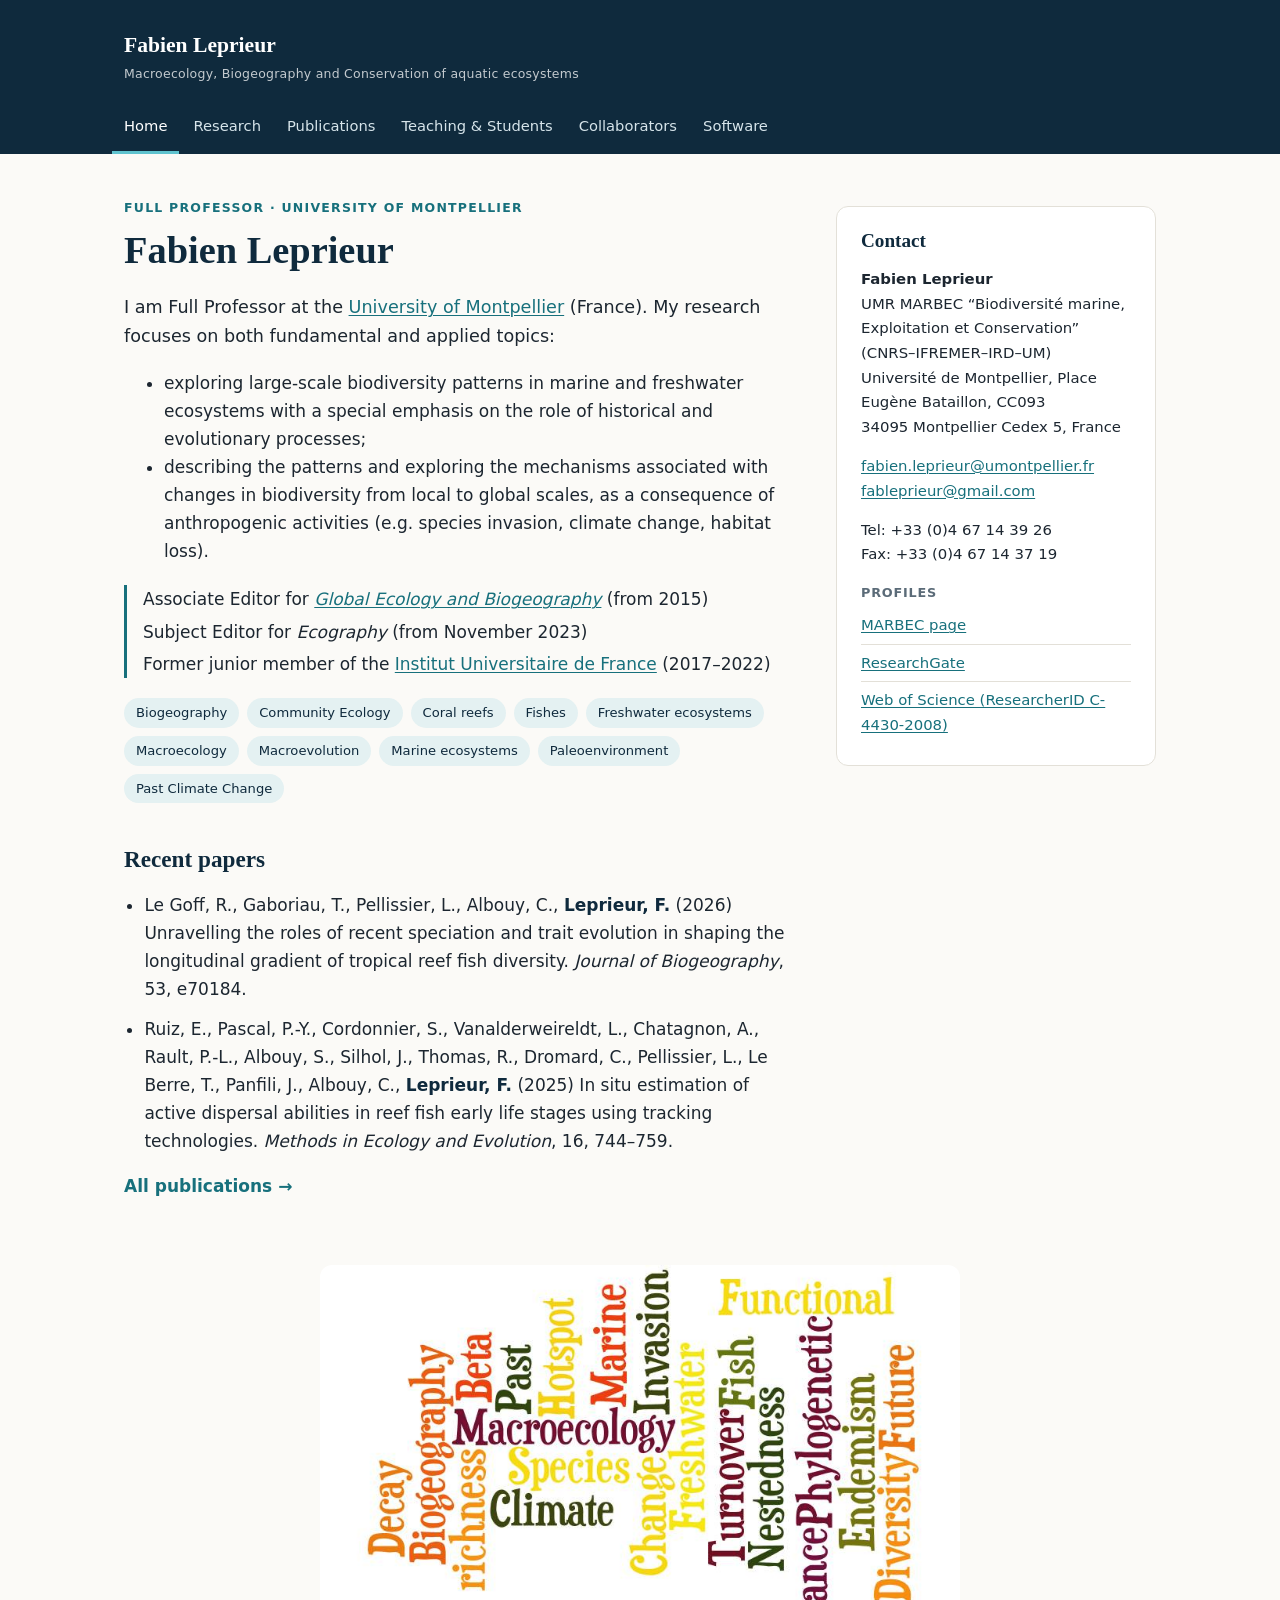
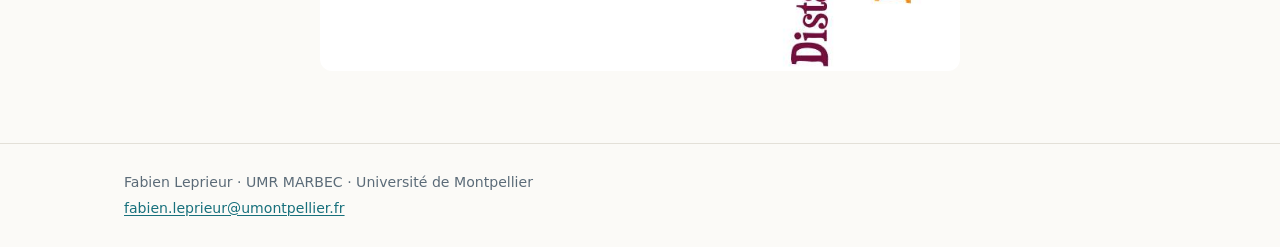
==== index.html @ 38b7490a "Initial site: migration from Weebly Co-Authored-By: Claude Opus 5.5 <noreply@anthropic.com> Claude-S" ====
<!DOCTYPE html>
<html lang="en">
<head>
<meta charset="utf-8">
<meta name="viewport" content="width=device-width, initial-scale=1">
<title>Fabien Leprieur</title>
<meta name="description" content="Fabien Leprieur, Full Professor at the University of Montpellier (UMR MARBEC): macroecology, biogeography and conservation of aquatic ecosystems.">
<link rel="stylesheet" href="style.css">
<link rel="icon" href="data:image/svg+xml,%3Csvg xmlns='http://www.w3.org/2000/svg' viewBox='0 0 32 32'%3E%3Crect width='32' height='32' rx='6' fill='%230f2a3d'/%3E%3Ctext x='16' y='22' font-family='Georgia' font-size='16' fill='%23fff' text-anchor='middle'%3EFL%3C/text%3E%3C/svg%3E">
</head>
<body>
<header class="site-header">
  <div class="wrap header-inner">
    <a class="brand" href="index.html">
      <span class="brand-name">Fabien Leprieur</span>
      <span class="brand-tag">Macroecology, Biogeography and Conservation of aquatic ecosystems</span>
    </a>
    <button class="nav-toggle" aria-expanded="false" aria-controls="site-nav">Menu</button>
    <nav id="site-nav" class="site-nav">
<a href="index.html" aria-current="page">Home</a>
<a href="research.html">Research</a>
<a href="publications.html">Publications</a>
<a href="teaching.html">Teaching &amp; Students</a>
<a href="collaborators.html">Collaborators</a>
<a href="software.html">Software</a>
    </nav>
  </div>
</header>
<main class="wrap">

<div class="home-grid">
  <section class="intro">
    <p class="eyebrow">Full Professor · University of Montpellier</p>
    <h1>Fabien Leprieur</h1>
    <p class="lead">I am Full Professor at the <a href="https://www.umontpellier.fr/">University of Montpellier</a> (France). My research focuses on both fundamental and applied topics:</p>
    <ul>
      <li>exploring large-scale biodiversity patterns in marine and freshwater ecosystems with a special emphasis on the role of historical and evolutionary processes;</li>
      <li>describing the patterns and exploring the mechanisms associated with changes in biodiversity from local to global scales, as a consequence of anthropogenic activities (e.g. species invasion, climate change, habitat loss).</li>
    </ul>
    <ul class="roles">
      <li>Associate Editor for <a href="https://onlinelibrary.wiley.com/journal/14668238"><em>Global Ecology and Biogeography</em></a> (from 2015)</li>
      <li>Subject Editor for <em>Ecography</em> (from November 2023)</li>
      <li>Former junior member of the <a href="https://www.iufrance.fr/">Institut Universitaire de France</a> (2017–2022)</li>
    </ul>
    <div class="chips" aria-label="Keywords">
      <span>Biogeography</span><span>Community Ecology</span><span>Coral reefs</span><span>Fishes</span><span>Freshwater ecosystems</span><span>Macroecology</span><span>Macroevolution</span><span>Marine ecosystems</span><span>Paleoenvironment</span><span>Past Climate Change</span>
    </div>

    <h2>Recent papers</h2>
    <ul class="pubs">
      <li>Le Goff, R., Gaboriau, T., Pellissier, L., Albouy, C., <strong>Leprieur, F.</strong> (2026) Unravelling the roles of recent speciation and trait evolution in shaping the longitudinal gradient of tropical reef fish diversity. <em>Journal of Biogeography</em>, 53, e70184.</li>
      <li>Ruiz, E., Pascal, P.-Y., Cordonnier, S., Vanalderweireldt, L., Chatagnon, A., Rault, P.-L., Albouy, S., Silhol, J., Thomas, R., Dromard, C., Pellissier, L., Le Berre, T., Panfili, J., Albouy, C., <strong>Leprieur, F.</strong> (2025) In situ estimation of active dispersal abilities in reef fish early life stages using tracking technologies. <em>Methods in Ecology and Evolution</em>, 16, 744–759.</li>
    </ul>
    <p><a class="more" href="publications.html">All publications →</a></p>
  </section>

  <aside class="card contact">
    <h2>Contact</h2>
    <p><strong>Fabien Leprieur</strong><br>
    UMR MARBEC “Biodiversité marine, Exploitation et Conservation” (CNRS–IFREMER–IRD–UM)<br>
    Université de Montpellier, Place Eugène Bataillon, CC093<br>
    34095 Montpellier Cedex 5, France</p>
    <p><a href="mailto:fabien.leprieur@umontpellier.fr">fabien.leprieur@umontpellier.fr</a><br>
    <a href="mailto:fableprieur@gmail.com">fableprieur@gmail.com</a></p>
    <p>Tel: +33 (0)4 67 14 39 26<br>Fax: +33 (0)4 67 14 37 19</p>
    <h3>Profiles</h3>
    <ul class="links">
      <li><a href="http://www.umr-marbec.fr/leprieur-fabien.html">MARBEC page</a></li>
      <li><a href="https://www.researchgate.net/profile/Fabien_Leprieur2">ResearchGate</a></li>
      <li><a href="https://www.webofscience.com/wos/author/record/C-4430-2008">Web of Science (ResearcherID C-4430-2008)</a></li>
    </ul>
  </aside>
</div>
<figure class="wordcloud"><img src="img/wordcloud.jpg" alt="Word cloud of research themes: macroecology, biogeography, climate change, freshwater, marine, functional and phylogenetic diversity, turnover, nestedness, endemism, invasion" width="818" height="518"></figure>

</main>
<footer class="site-footer">
  <div class="wrap">
    <p>Fabien Leprieur · UMR MARBEC · Université de Montpellier</p>
    <p><a href="mailto:fabien.leprieur@umontpellier.fr">fabien.leprieur@umontpellier.fr</a></p>
  </div>
</footer>
<script>
const b=document.querySelector('.nav-toggle'),n=document.getElementById('site-nav');
b.addEventListener('click',()=>{const o=n.classList.toggle('open');b.setAttribute('aria-expanded',o);});
</script>
</body>
</html>
---- style.css ----
:root{
  --ink:#1c2630; --muted:#5b6b78; --bg:#fbfaf7; --card:#fff; --line:#e3e0d8;
  --navy:#0f2a3d; --teal:#17707c; --teal-soft:#e4f1f2; --sand:#f3efe6;
  --serif: "Iowan Old Style","Palatino Linotype",Palatino,Georgia,"Times New Roman",serif;
  --sans: system-ui,-apple-system,"Segoe UI",Roboto,"Helvetica Neue",Arial,sans-serif;
}
*{box-sizing:border-box}
html{scroll-behavior:smooth}
body{margin:0;background:var(--bg);color:var(--ink);font:17px/1.65 var(--sans);-webkit-font-smoothing:antialiased}
.wrap{max-width:1080px;margin:0 auto;padding:0 24px}
a{color:var(--teal);text-decoration-thickness:1px;text-underline-offset:2px}
a:hover{color:var(--navy)}
h1,h2,h3{font-family:var(--serif);color:var(--navy);line-height:1.25;font-weight:600}
h1{font-size:2.4rem;margin:.2em 0 .5em}
h2{font-size:1.45rem;margin:1.8em 0 .6em}
h3{font-size:1.1rem;margin:1.4em 0 .5em;font-family:var(--sans);text-transform:uppercase;letter-spacing:.06em;font-size:.8rem;color:var(--muted)}
img{max-width:100%;height:auto}
code,pre{font-family:ui-monospace,SFMono-Regular,Menlo,Consolas,monospace;font-size:.92em}
pre{background:var(--navy);color:#e8f1f3;padding:14px 18px;border-radius:8px;overflow-x:auto}
.sr-only{position:absolute;width:1px;height:1px;overflow:hidden;clip:rect(0 0 0 0)}
.muted{color:var(--muted)}

/* header */
.site-header{background:var(--navy);color:#fff}
.header-inner{position:relative;display:flex;flex-direction:column;align-items:flex-start;padding-top:18px}
.brand{color:#fff;text-decoration:none;display:flex;flex-direction:column;padding:10px 0}
.brand:hover{color:#fff}
.brand-name{font-family:var(--serif);font-size:1.35rem;font-weight:600}
.brand-tag{font-size:.78rem;opacity:.75;letter-spacing:.02em}
.site-nav{display:flex;gap:2px;flex-wrap:wrap;margin:10px 0 0 -12px}
.site-nav a{color:#d6e4ea;text-decoration:none;font-size:.92rem;padding:10px 12px 12px;border-bottom:3px solid transparent}
.site-nav a:hover{color:#fff;border-bottom-color:rgba(255,255,255,.3)}
.site-nav a[aria-current=page]{color:#fff;border-bottom-color:#5fc3cf}
.nav-toggle{display:none;position:absolute;right:24px;top:22px;background:none;border:1px solid rgba(255,255,255,.4);color:#fff;border-radius:6px;padding:6px 12px;font:inherit;font-size:.9rem;cursor:pointer}

main.wrap{padding-top:44px;padding-bottom:64px}

/* home */
.home-grid{display:grid;grid-template-columns:minmax(0,1fr) 320px;gap:48px;align-items:start}
.eyebrow{text-transform:uppercase;letter-spacing:.1em;font-size:.78rem;color:var(--teal);font-weight:600;margin:0}
.lead{font-size:1.1rem}
.roles{list-style:none;padding:0;margin:1.2em 0;border-left:3px solid var(--teal);padding-left:16px}
.roles li{margin:.25em 0}
.card{background:var(--card);border:1px solid var(--line);border-radius:12px;padding:22px 24px}
.card h2:first-child{margin-top:0}
.contact{position:sticky;top:24px;margin-top:8px;font-size:.93rem}
.contact h2{font-size:1.2rem}
.links{list-style:none;padding:0;margin:0}
.links li{padding:6px 0;border-bottom:1px solid var(--line)}
.links li:last-child{border-bottom:0}
.chips{display:flex;flex-wrap:wrap;gap:8px;margin:1.2em 0}
.chips span{background:var(--teal-soft);color:var(--navy);font-size:.82rem;padding:4px 12px;border-radius:999px}
.chips.large span{font-size:.92rem;padding:6px 14px}
.more{font-weight:600;text-decoration:none}
.wordcloud{margin:48px auto 0;max-width:640px;text-align:center}
.wordcloud img{border-radius:12px;opacity:.95}

/* publications */
.pubs{padding-left:1.2em}
.pubs li{margin:.7em 0}
.pubs strong{color:var(--navy)}
.pub-tools{display:flex;align-items:center;gap:16px;margin:24px 0 12px;flex-wrap:wrap}
#q{flex:1;min-width:240px;font:inherit;padding:10px 14px;border:1px solid var(--line);border-radius:8px;background:#fff}
#q:focus{outline:2px solid var(--teal);border-color:transparent}
#count{color:var(--muted);font-size:.9rem}
.jump{display:flex;flex-wrap:wrap;gap:6px;margin-bottom:24px;font-size:.85rem}
.jump a{text-decoration:none;background:var(--sand);color:var(--navy);padding:3px 10px;border-radius:6px}
.jump a:hover{background:var(--teal-soft)}
.year{scroll-margin-top:16px}
.year h2{border-bottom:1px solid var(--line);padding-bottom:6px}
ol.numbered{padding-left:3.2em}
ol.numbered li::marker{color:var(--muted);font-size:.85em;font-variant-numeric:tabular-nums}

/* research */
.theme{display:grid;grid-template-columns:240px minmax(0,1fr);gap:36px;padding:12px 0 28px;border-bottom:1px solid var(--line)}
.theme.no-fig{grid-template-columns:minmax(0,1fr)}
.theme figure{margin:2.2em 0 0}
.theme figure img{border-radius:8px;border:1px solid var(--line);background:#fff}
.callout{background:var(--teal-soft);padding:14px 18px;border-radius:8px}
.timeline{list-style:none;padding:0}
.timeline li{display:grid;grid-template-columns:110px 1fr;gap:16px;padding:12px 0;border-bottom:1px solid var(--line)}
.when{font-variant-numeric:tabular-nums;color:var(--teal);font-weight:600;font-size:.92rem}

/* teaching */
.people{list-style:none;padding:0}
.people li{padding:12px 0;border-bottom:1px solid var(--line)}
.who{font-weight:600;color:var(--navy)}
.when-sm{color:var(--muted);font-size:.88rem}

.two-col{display:grid;grid-template-columns:1fr 1fr;gap:28px}

.site-footer{border-top:1px solid var(--line);color:var(--muted);font-size:.88rem;padding:24px 0}
.site-footer p{margin:.2em 0}

@media (max-width:860px){
  .home-grid,.two-col,.theme{grid-template-columns:1fr}
  .contact{position:static}
  .theme figure{margin:0;max-width:320px}
  .nav-toggle{display:block}
  .site-nav{display:none;width:100%;flex-direction:column;margin-left:0;padding-bottom:12px}
  .brand{padding-right:90px}
  .site-nav.open{display:flex}
  h1{font-size:1.9rem}
  .timeline li{grid-template-columns:1fr;gap:2px}
}
@media print{.site-header,.pub-tools,.jump,.site-footer{display:none}}
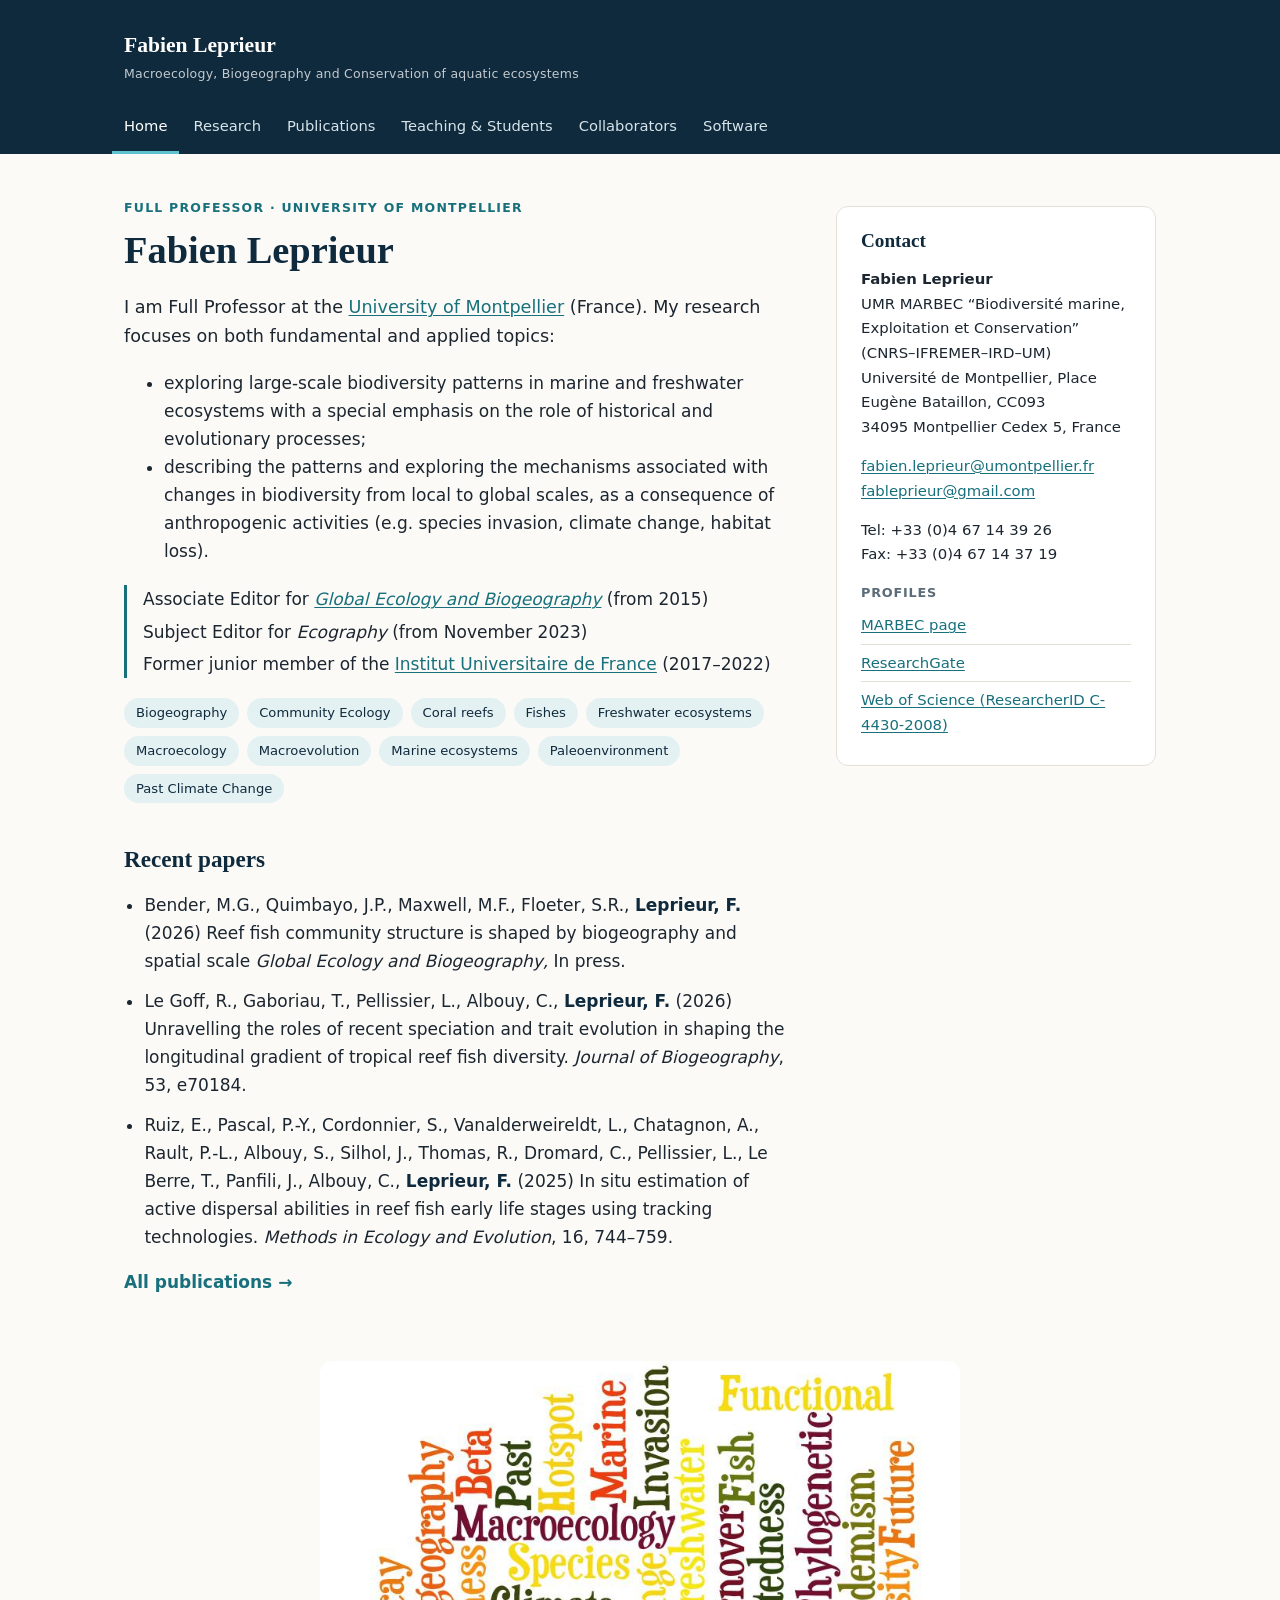
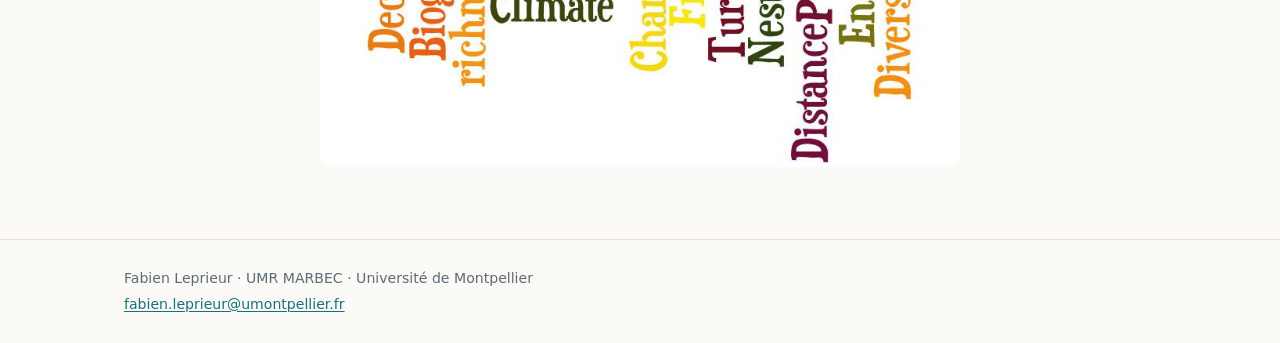
==== commit 1f243001: "Home: add Bender et al. 2026 to recent papers Co-Authored-By: Claude Opus 5.5 <noreply@anthropic.com" ====
--- a/index.html
+++ b/index.html
@@ -48,6 +48,7 @@
 
     <h2>Recent papers</h2>
     <ul class="pubs">
+      <li>Bender, M.G., Quimbayo, J.P., Maxwell, M.F., Floeter, S.R., <strong>Leprieur, F.</strong> (2026) Reef fish community structure is shaped by biogeography and spatial scale <em>Global Ecology and Biogeography,</em> In press.</li>
       <li>Le Goff, R., Gaboriau, T., Pellissier, L., Albouy, C., <strong>Leprieur, F.</strong> (2026) Unravelling the roles of recent speciation and trait evolution in shaping the longitudinal gradient of tropical reef fish diversity. <em>Journal of Biogeography</em>, 53, e70184.</li>
       <li>Ruiz, E., Pascal, P.-Y., Cordonnier, S., Vanalderweireldt, L., Chatagnon, A., Rault, P.-L., Albouy, S., Silhol, J., Thomas, R., Dromard, C., Pellissier, L., Le Berre, T., Panfili, J., Albouy, C., <strong>Leprieur, F.</strong> (2025) In situ estimation of active dispersal abilities in reef fish early life stages using tracking technologies. <em>Methods in Ecology and Evolution</em>, 16, 744–759.</li>
     </ul>
--- a/style.css
+++ b/style.css
@@ -43,6 +43,8 @@
 .roles li{margin:.25em 0}
 .card{background:var(--card);border:1px solid var(--line);border-radius:12px;padding:22px 24px}
 .card h2:first-child{margin-top:0}
+.card + .card{margin-top:28px}
+.two-col .card + .card{margin-top:0}
 .contact{position:sticky;top:24px;margin-top:8px;font-size:.93rem}
 .contact h2{font-size:1.2rem}
 .links{list-style:none;padding:0;margin:0}
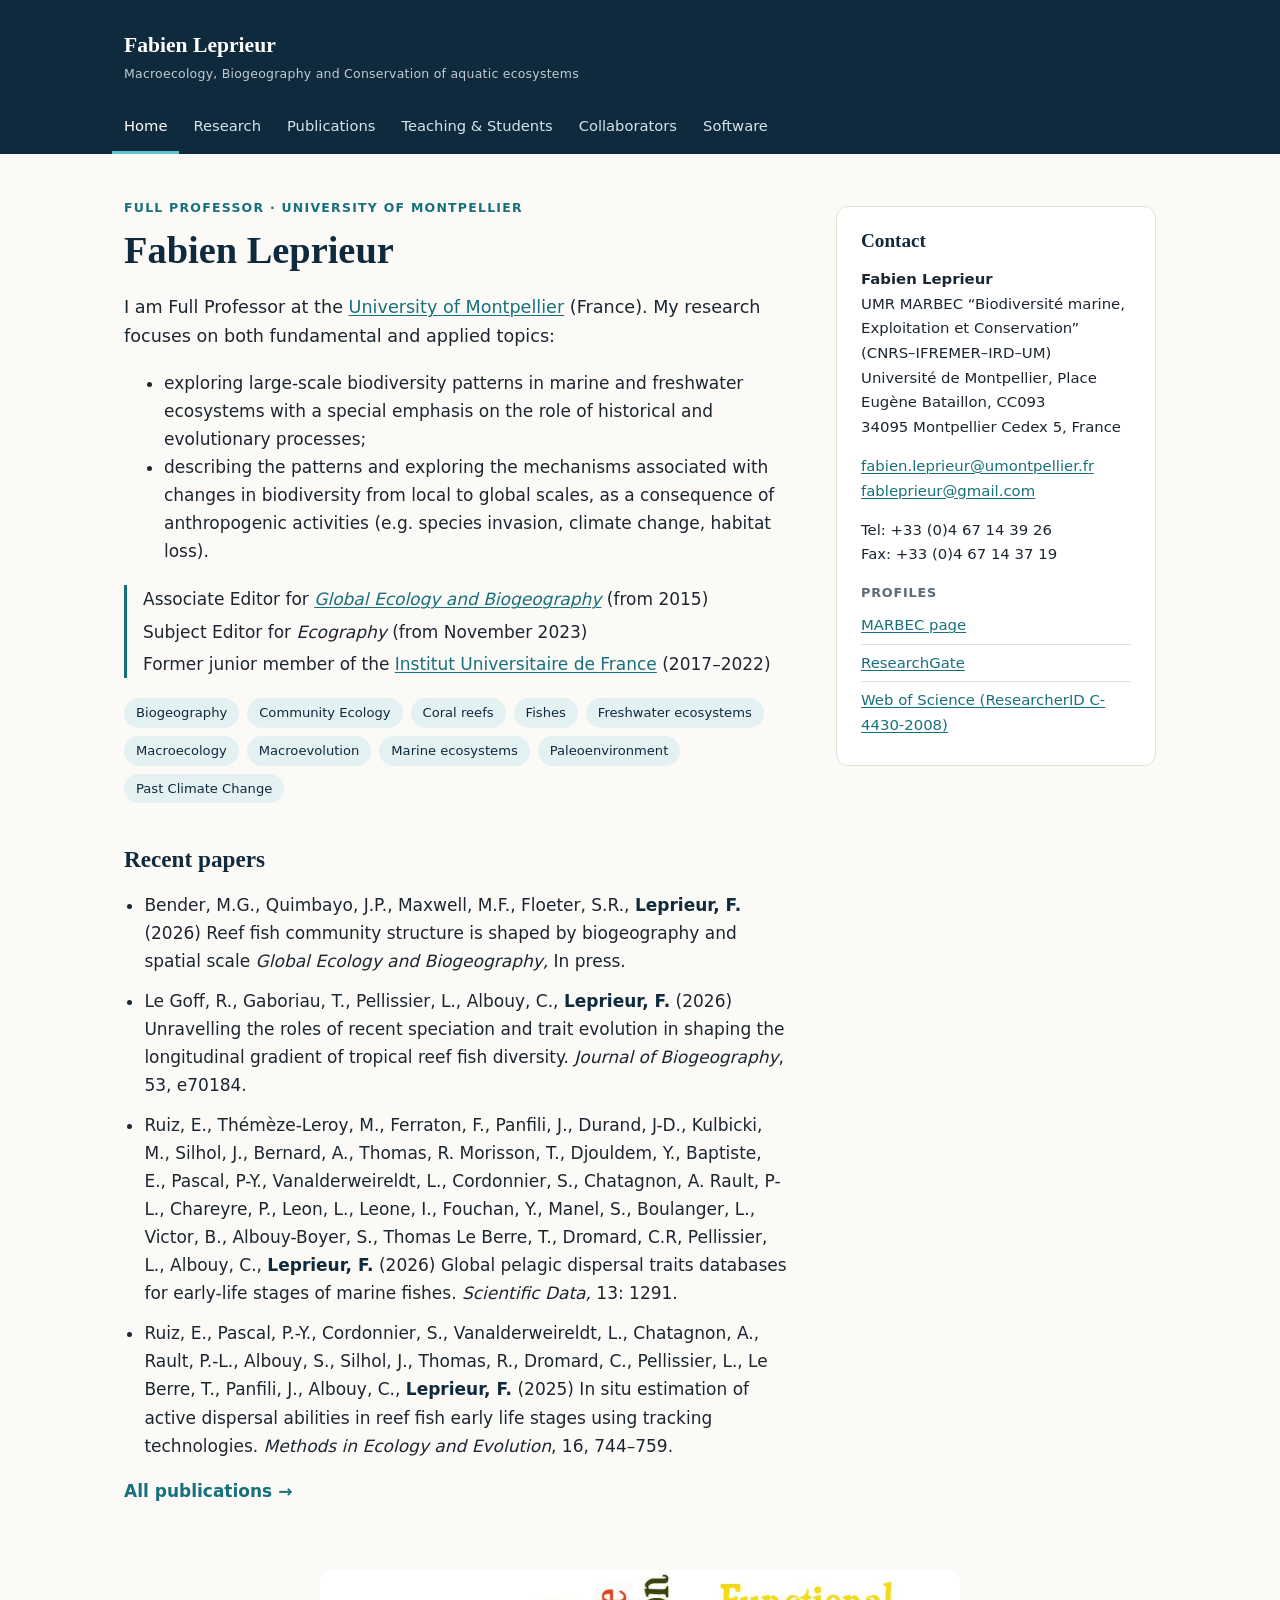
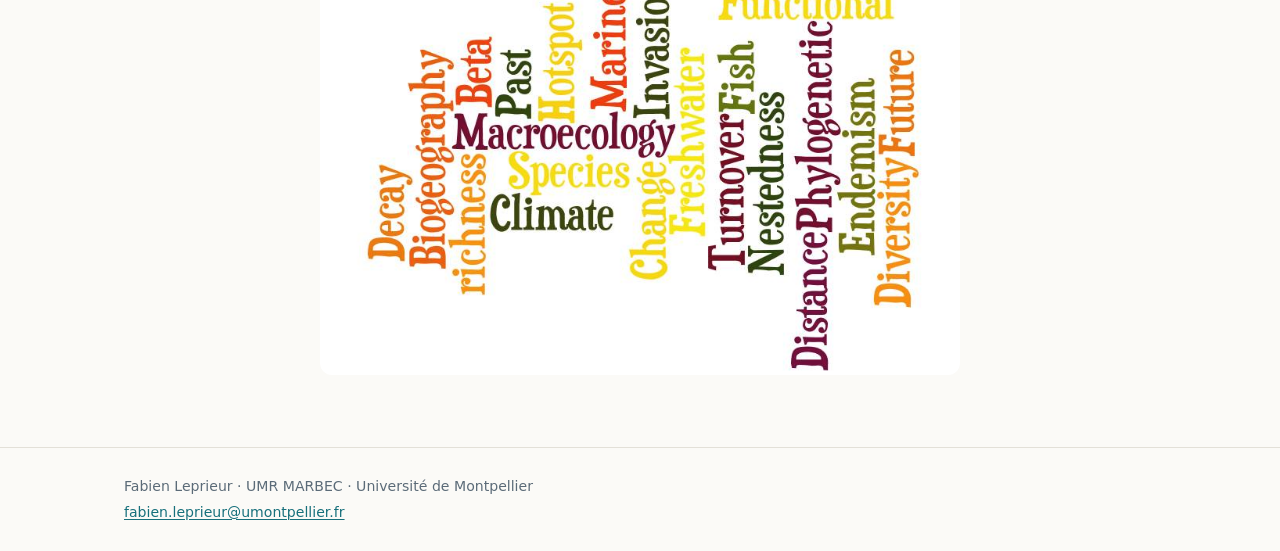
==== commit 02a5f4a7: "Home: add Ruiz et al. 2026 (Scientific Data) to recent papers Co-Authored-By: Claude Opus 5.5 <norep" ====
--- a/index.html
+++ b/index.html
@@ -50,6 +50,7 @@
     <ul class="pubs">
       <li>Bender, M.G., Quimbayo, J.P., Maxwell, M.F., Floeter, S.R., <strong>Leprieur, F.</strong> (2026) Reef fish community structure is shaped by biogeography and spatial scale <em>Global Ecology and Biogeography,</em> In press.</li>
       <li>Le Goff, R., Gaboriau, T., Pellissier, L., Albouy, C., <strong>Leprieur, F.</strong> (2026) Unravelling the roles of recent speciation and trait evolution in shaping the longitudinal gradient of tropical reef fish diversity. <em>Journal of Biogeography</em>, 53, e70184.</li>
+      <li>Ruiz, E., Thémèze-Leroy, M., Ferraton, F., Panfili, J., Durand, J-D., Kulbicki, M., Silhol, J., Bernard, A., Thomas, R. Morisson, T., Djouldem, Y., Baptiste, E., Pascal, P-Y., Vanalderweireldt, L., Cordonnier, S., Chatagnon, A. Rault, P-L., Chareyre, P., Leon, L., Leone, I., Fouchan, Y., Manel, S., Boulanger, L., Victor, B., Albouy-Boyer, S., Thomas Le Berre, T., Dromard, C.R, Pellissier, L., Albouy, C., <strong>Leprieur, F.</strong> (2026) Global pelagic dispersal traits databases for early-life stages of marine fishes. <em>Scientific Data,</em> 13: 1291.</li>
       <li>Ruiz, E., Pascal, P.-Y., Cordonnier, S., Vanalderweireldt, L., Chatagnon, A., Rault, P.-L., Albouy, S., Silhol, J., Thomas, R., Dromard, C., Pellissier, L., Le Berre, T., Panfili, J., Albouy, C., <strong>Leprieur, F.</strong> (2025) In situ estimation of active dispersal abilities in reef fish early life stages using tracking technologies. <em>Methods in Ecology and Evolution</em>, 16, 744–759.</li>
     </ul>
     <p><a class="more" href="publications.html">All publications →</a></p>
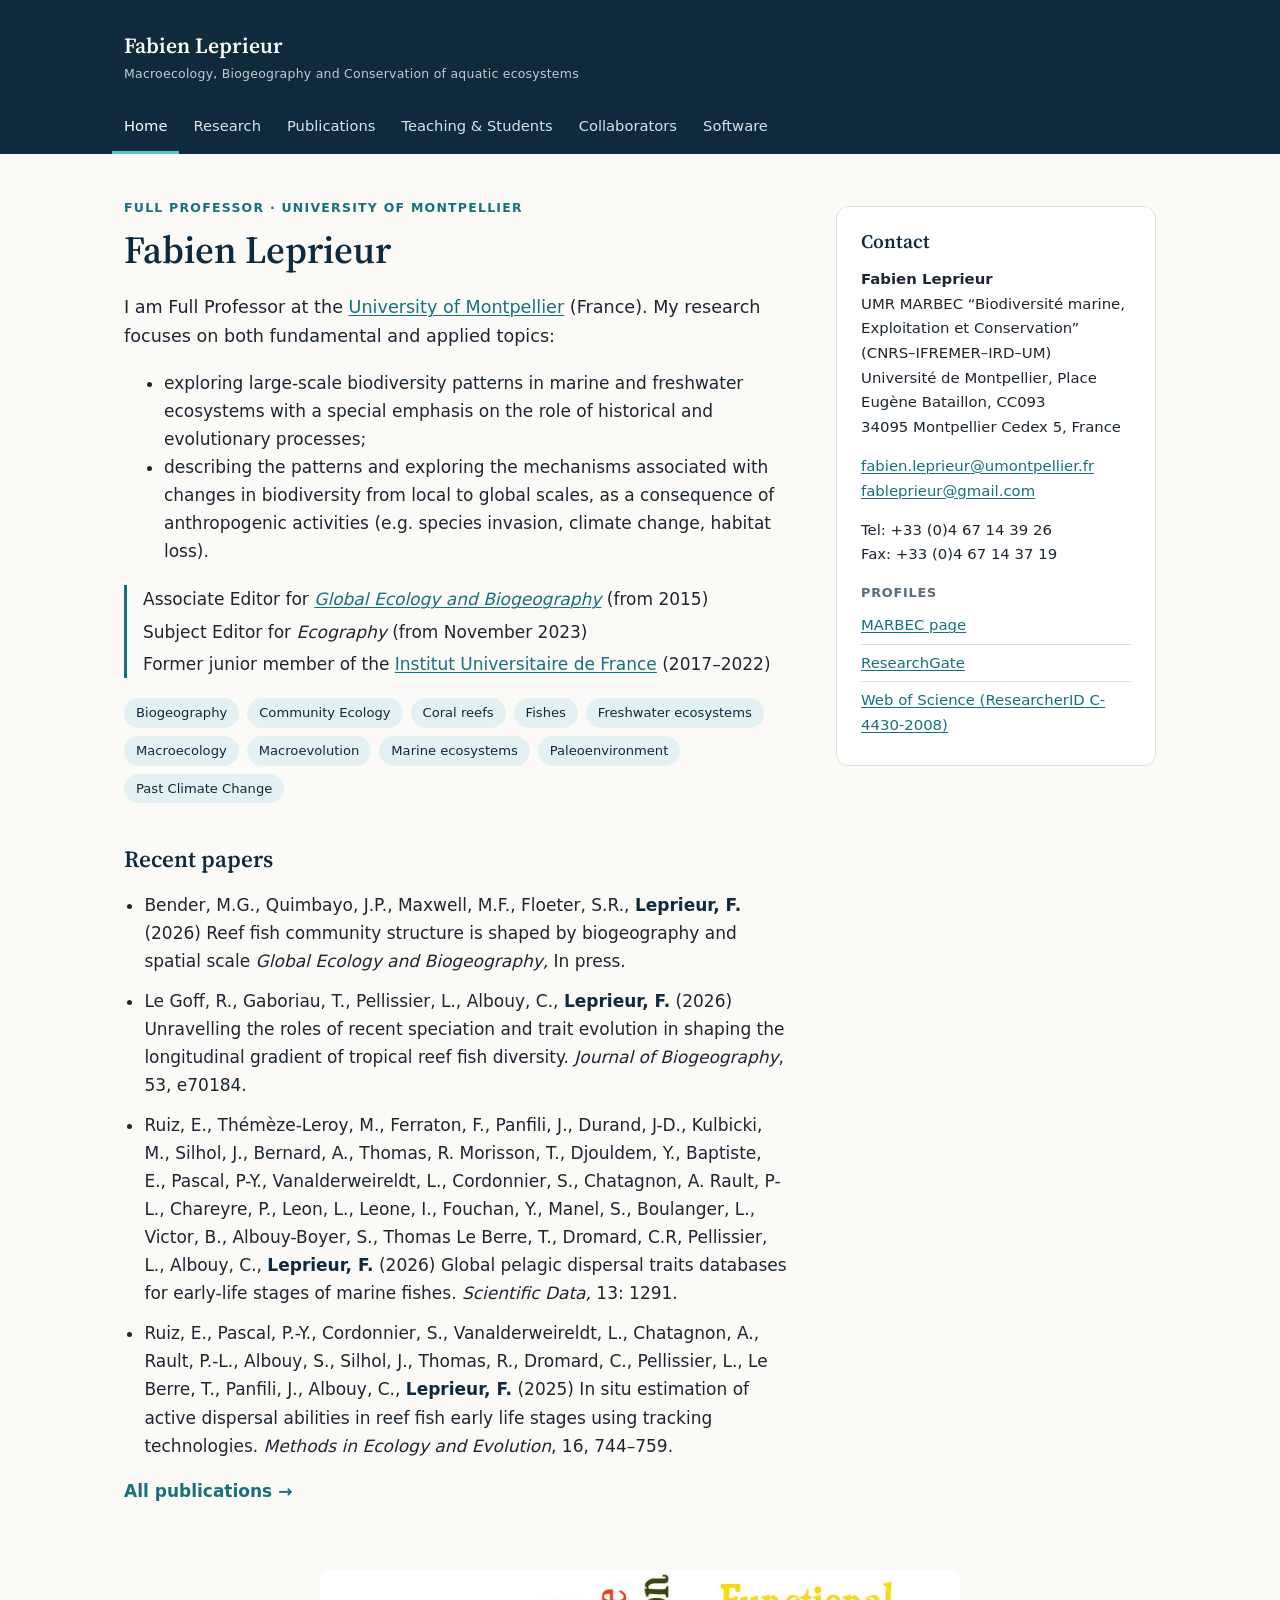
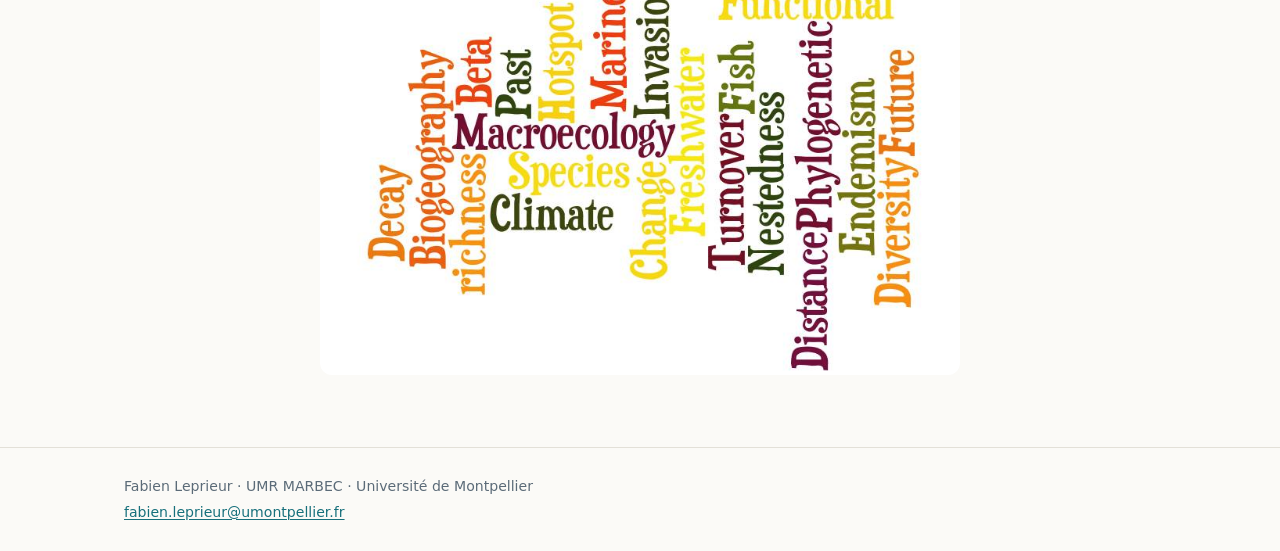
==== commit 3a08ad6a: "Style: larger, more elegant axis titles (Source Serif 4) Co-Authored-By: Claude Opus 5.5 <noreply@an" ====
--- a/index.html
+++ b/index.html
@@ -5,6 +5,9 @@
 <meta name="viewport" content="width=device-width, initial-scale=1">
 <title>Fabien Leprieur</title>
 <meta name="description" content="Fabien Leprieur, Full Professor at the University of Montpellier (UMR MARBEC): macroecology, biogeography and conservation of aquatic ecosystems.">
+<link rel="preconnect" href="https://fonts.googleapis.com">
+<link rel="preconnect" href="https://fonts.gstatic.com" crossorigin>
+<link rel="stylesheet" href="https://fonts.googleapis.com/css2?family=Source+Serif+4:opsz,wght@8..60,400;8..60,600;8..60,700&display=swap">
 <link rel="stylesheet" href="style.css">
 <link rel="icon" href="data:image/svg+xml,%3Csvg xmlns='http://www.w3.org/2000/svg' viewBox='0 0 32 32'%3E%3Crect width='32' height='32' rx='6' fill='%230f2a3d'/%3E%3Ctext x='16' y='22' font-family='Georgia' font-size='16' fill='%23fff' text-anchor='middle'%3EFL%3C/text%3E%3C/svg%3E">
 </head>
--- a/style.css
+++ b/style.css
@@ -1,7 +1,7 @@
 :root{
   --ink:#1c2630; --muted:#5b6b78; --bg:#fbfaf7; --card:#fff; --line:#e3e0d8;
   --navy:#0f2a3d; --teal:#17707c; --teal-soft:#e4f1f2; --sand:#f3efe6;
-  --serif: "Iowan Old Style","Palatino Linotype",Palatino,Georgia,"Times New Roman",serif;
+  --serif: "Source Serif 4","Iowan Old Style","Palatino Linotype",Palatino,Georgia,"Times New Roman",serif;
   --sans: system-ui,-apple-system,"Segoe UI",Roboto,"Helvetica Neue",Arial,sans-serif;
 }
 *{box-sizing:border-box}
@@ -78,6 +78,9 @@
 .theme.no-fig{grid-template-columns:minmax(0,1fr)}
 .theme figure{margin:2.2em 0 0}
 .theme figure img{border-radius:8px;border:1px solid var(--line);background:#fff}
+.theme figcaption{font-size:.78rem;color:var(--muted);text-align:center;margin-top:4px}
+.axis-num + h2{margin-top:.25em}
+.axis-num{margin:2.2em 0 0;text-transform:uppercase;letter-spacing:.1em;font-size:.78rem;font-weight:700;color:var(--teal)}
 .callout{background:var(--teal-soft);padding:14px 18px;border-radius:8px}
 .timeline{list-style:none;padding:0}
 .timeline li{display:grid;grid-template-columns:110px 1fr;gap:16px;padding:12px 0;border-bottom:1px solid var(--line)}
@@ -106,3 +109,9 @@
   .timeline li{grid-template-columns:1fr;gap:2px}
 }
 @media print{.site-header,.pub-tools,.jump,.site-footer{display:none}}
+
+/* axis titles */
+.theme h2{font-size:1.9rem;line-height:1.2;letter-spacing:-.012em;font-weight:600;margin:.2em 0 .7em;text-wrap:balance}
+.axis-num{display:flex;align-items:center;gap:12px}
+.axis-num::after{content:"";flex:0 0 48px;height:2px;background:var(--teal);opacity:.6}
+@media (max-width:860px){.theme h2{font-size:1.5rem}}
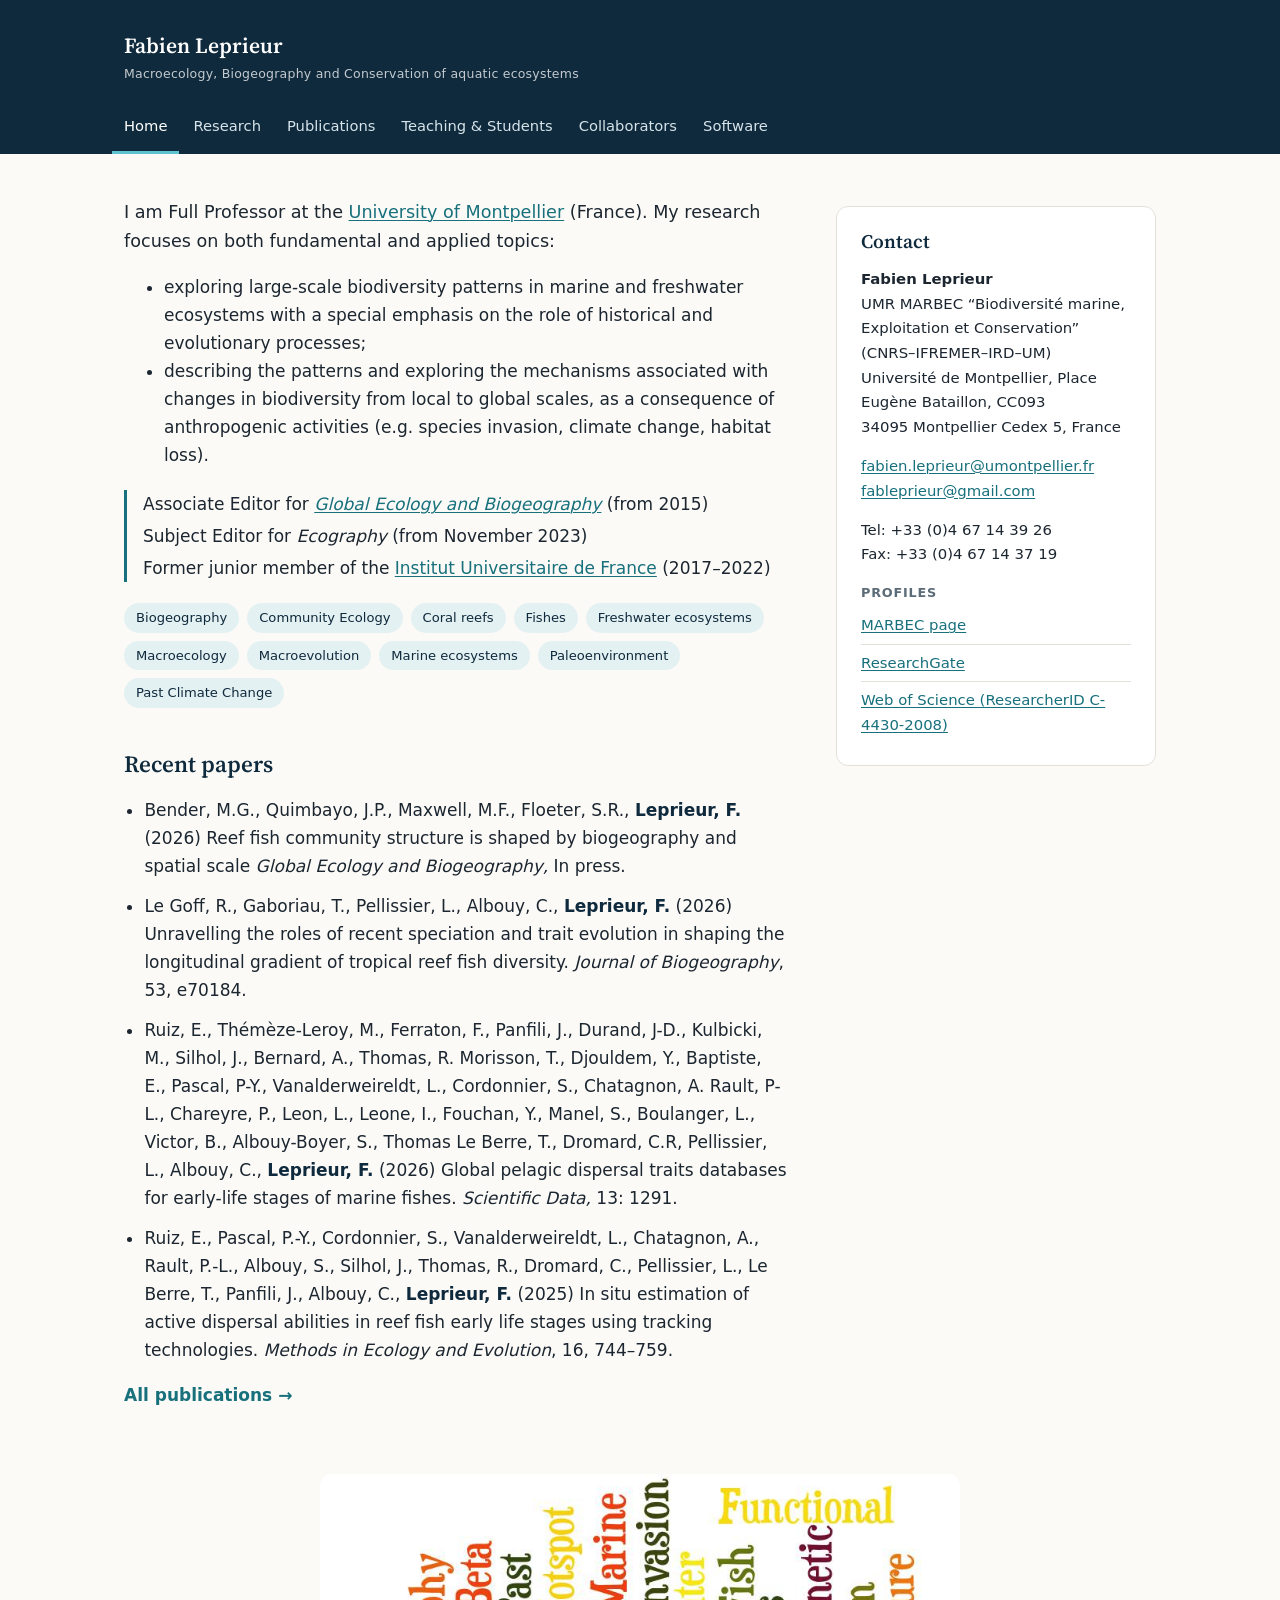
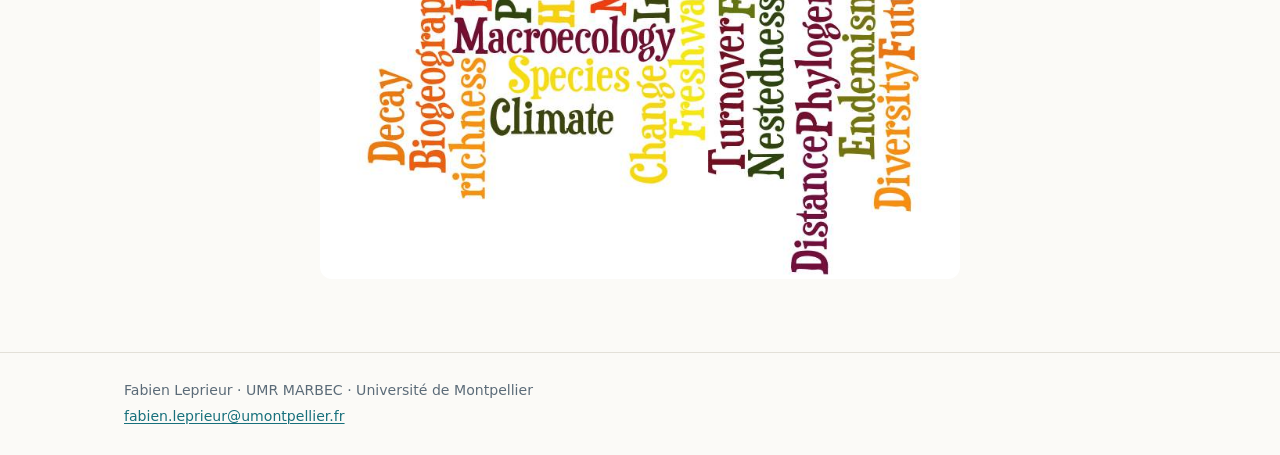
==== commit 394a4a4d: "Home: remove redundant name and title above intro Co-Authored-By: Claude Opus 5.5 <noreply@anthropic" ====
--- a/index.html
+++ b/index.html
@@ -33,8 +33,7 @@
 
 <div class="home-grid">
   <section class="intro">
-    <p class="eyebrow">Full Professor · University of Montpellier</p>
-    <h1>Fabien Leprieur</h1>
+    <h1 class="sr-only">Fabien Leprieur</h1>
     <p class="lead">I am Full Professor at the <a href="https://www.umontpellier.fr/">University of Montpellier</a> (France). My research focuses on both fundamental and applied topics:</p>
     <ul>
       <li>exploring large-scale biodiversity patterns in marine and freshwater ecosystems with a special emphasis on the role of historical and evolutionary processes;</li>
@@ -70,7 +69,7 @@
     <p>Tel: +33 (0)4 67 14 39 26<br>Fax: +33 (0)4 67 14 37 19</p>
     <h3>Profiles</h3>
     <ul class="links">
-      <li><a href="http://www.umr-marbec.fr/leprieur-fabien.html">MARBEC page</a></li>
+      <li><a href="https://umr-marbec.fr/membre/fabien-leprieur/">MARBEC page</a></li>
       <li><a href="https://www.researchgate.net/profile/Fabien_Leprieur2">ResearchGate</a></li>
       <li><a href="https://www.webofscience.com/wos/author/record/C-4430-2008">Web of Science (ResearcherID C-4430-2008)</a></li>
     </ul>
--- a/style.css
+++ b/style.css
@@ -112,6 +112,6 @@
 
 /* axis titles */
 .theme h2{font-size:1.9rem;line-height:1.2;letter-spacing:-.012em;font-weight:600;margin:.2em 0 .7em;text-wrap:balance}
-.axis-num{display:flex;align-items:center;gap:12px}
-.axis-num::after{content:"";flex:0 0 48px;height:2px;background:var(--teal);opacity:.6}
 @media (max-width:860px){.theme h2{font-size:1.5rem}}
+
+.intro > .lead:first-of-type{margin-top:0}
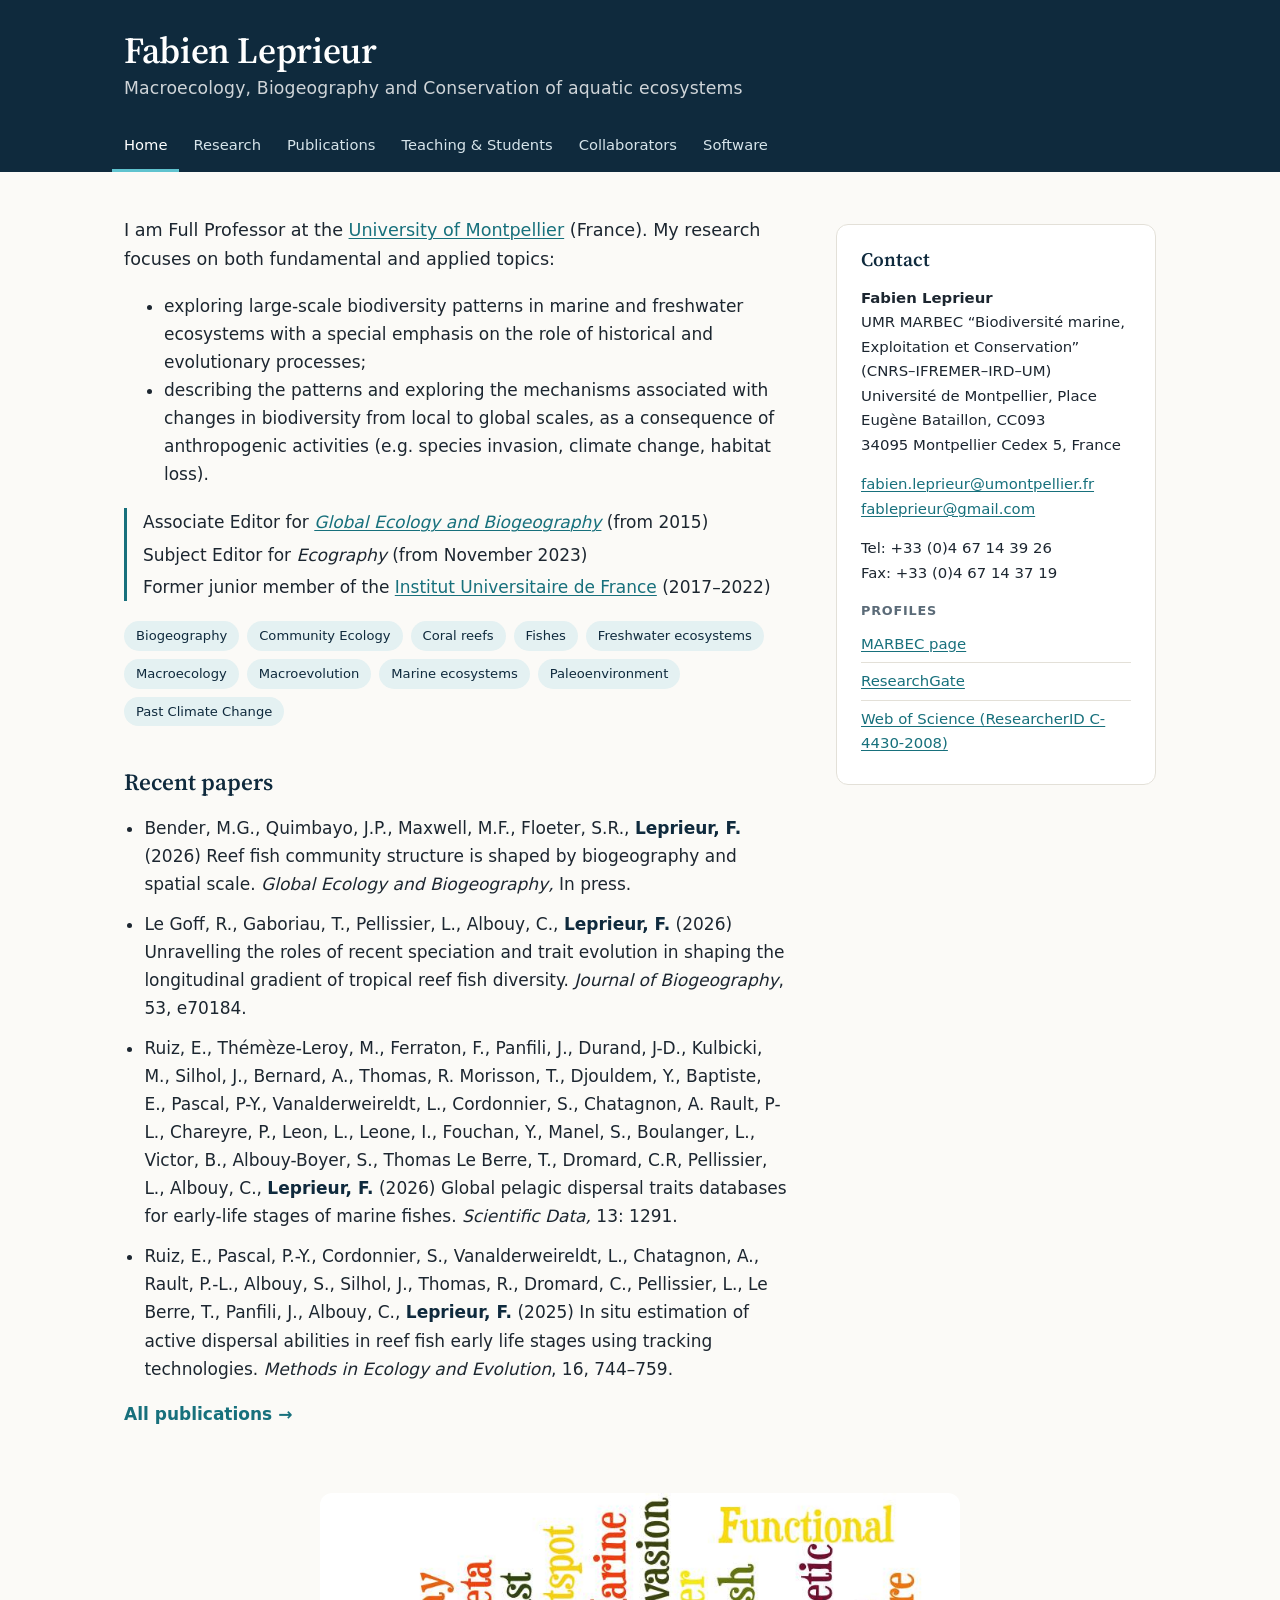
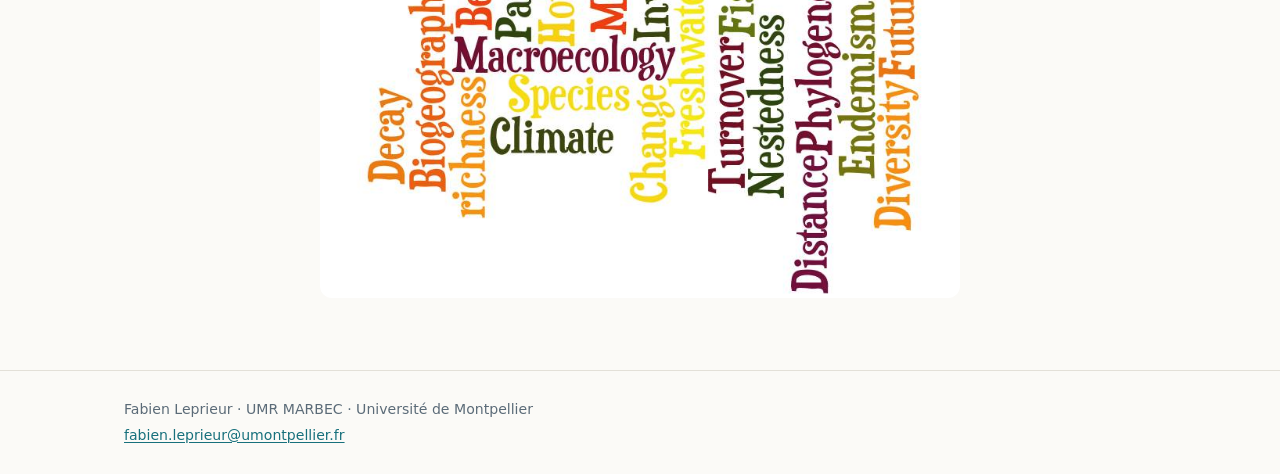
==== commit d974ed66: "Fix missing period in Bender et al. 2026 reference Co-Authored-By: Claude Opus 5.5 <noreply@anthropi" ====
--- a/index.html
+++ b/index.html
@@ -50,7 +50,7 @@
 
     <h2>Recent papers</h2>
     <ul class="pubs">
-      <li>Bender, M.G., Quimbayo, J.P., Maxwell, M.F., Floeter, S.R., <strong>Leprieur, F.</strong> (2026) Reef fish community structure is shaped by biogeography and spatial scale <em>Global Ecology and Biogeography,</em> In press.</li>
+      <li>Bender, M.G., Quimbayo, J.P., Maxwell, M.F., Floeter, S.R., <strong>Leprieur, F.</strong> (2026) Reef fish community structure is shaped by biogeography and spatial scale. <em>Global Ecology and Biogeography,</em> In press.</li>
       <li>Le Goff, R., Gaboriau, T., Pellissier, L., Albouy, C., <strong>Leprieur, F.</strong> (2026) Unravelling the roles of recent speciation and trait evolution in shaping the longitudinal gradient of tropical reef fish diversity. <em>Journal of Biogeography</em>, 53, e70184.</li>
       <li>Ruiz, E., Thémèze-Leroy, M., Ferraton, F., Panfili, J., Durand, J-D., Kulbicki, M., Silhol, J., Bernard, A., Thomas, R. Morisson, T., Djouldem, Y., Baptiste, E., Pascal, P-Y., Vanalderweireldt, L., Cordonnier, S., Chatagnon, A. Rault, P-L., Chareyre, P., Leon, L., Leone, I., Fouchan, Y., Manel, S., Boulanger, L., Victor, B., Albouy-Boyer, S., Thomas Le Berre, T., Dromard, C.R, Pellissier, L., Albouy, C., <strong>Leprieur, F.</strong> (2026) Global pelagic dispersal traits databases for early-life stages of marine fishes. <em>Scientific Data,</em> 13: 1291.</li>
       <li>Ruiz, E., Pascal, P.-Y., Cordonnier, S., Vanalderweireldt, L., Chatagnon, A., Rault, P.-L., Albouy, S., Silhol, J., Thomas, R., Dromard, C., Pellissier, L., Le Berre, T., Panfili, J., Albouy, C., <strong>Leprieur, F.</strong> (2025) In situ estimation of active dispersal abilities in reef fish early life stages using tracking technologies. <em>Methods in Ecology and Evolution</em>, 16, 744–759.</li>
--- a/style.css
+++ b/style.css
@@ -25,8 +25,8 @@
 .header-inner{position:relative;display:flex;flex-direction:column;align-items:flex-start;padding-top:18px}
 .brand{color:#fff;text-decoration:none;display:flex;flex-direction:column;padding:10px 0}
 .brand:hover{color:#fff}
-.brand-name{font-family:var(--serif);font-size:1.35rem;font-weight:600}
-.brand-tag{font-size:.78rem;opacity:.75;letter-spacing:.02em}
+.brand-name{font-family:var(--serif);font-size:2.3rem;font-weight:600;line-height:1.2;letter-spacing:-.01em}
+.brand-tag{font-size:1.08rem;opacity:.8;letter-spacing:.01em;margin-top:2px}
 .site-nav{display:flex;gap:2px;flex-wrap:wrap;margin:10px 0 0 -12px}
 .site-nav a{color:#d6e4ea;text-decoration:none;font-size:.92rem;padding:10px 12px 12px;border-bottom:3px solid transparent}
 .site-nav a:hover{color:#fff;border-bottom-color:rgba(255,255,255,.3)}
@@ -98,6 +98,8 @@
 .site-footer p{margin:.2em 0}
 
 @media (max-width:860px){
+  .brand-name{font-size:1.65rem}
+  .brand-tag{font-size:.9rem}
   .home-grid,.two-col,.theme{grid-template-columns:1fr}
   .contact{position:static}
   .theme figure{margin:0;max-width:320px}
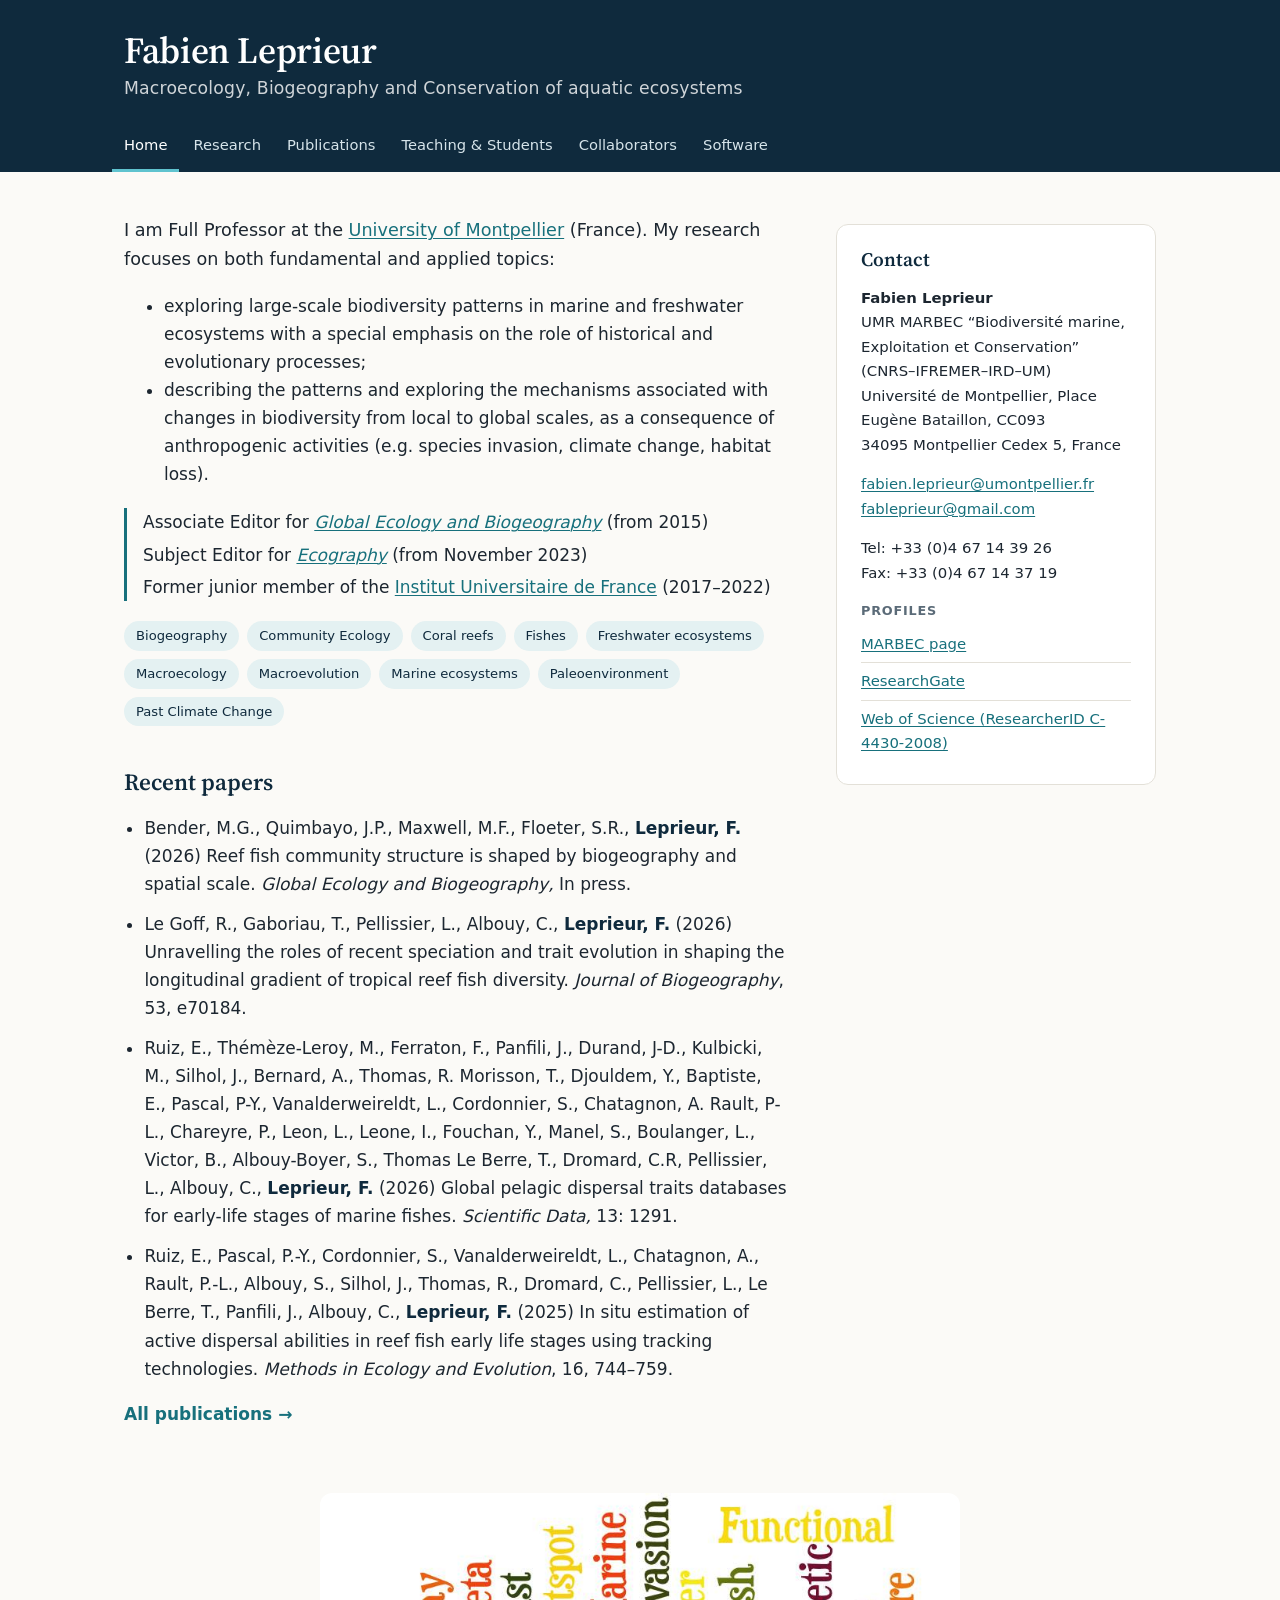
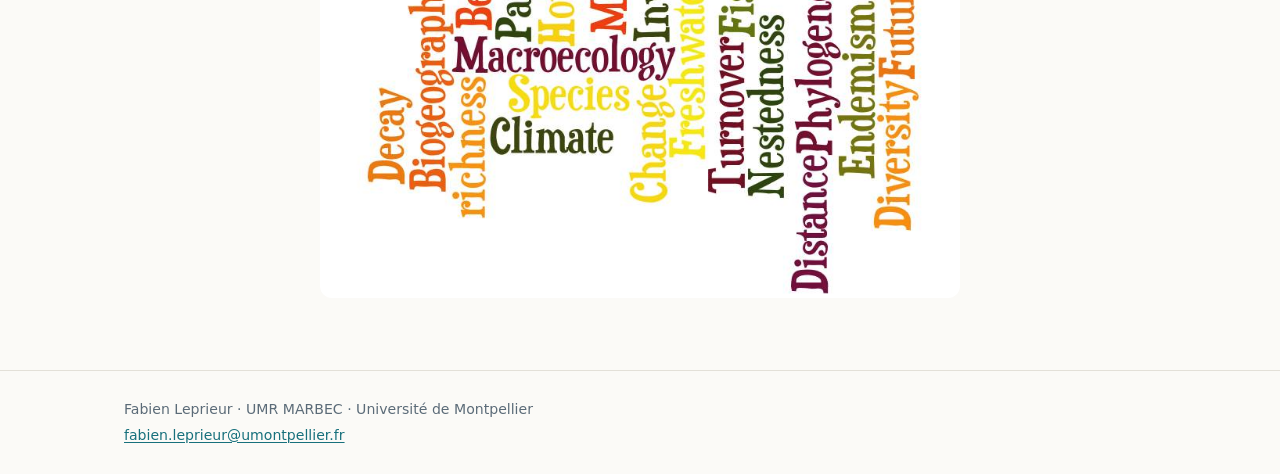
==== commit fe410730: "Home: link to Ecography journal Co-Authored-By: Claude Opus 5.5 <noreply@anthropic.com> Claude-Sessi" ====
--- a/index.html
+++ b/index.html
@@ -41,7 +41,7 @@
     </ul>
     <ul class="roles">
       <li>Associate Editor for <a href="https://onlinelibrary.wiley.com/journal/14668238"><em>Global Ecology and Biogeography</em></a> (from 2015)</li>
-      <li>Subject Editor for <em>Ecography</em> (from November 2023)</li>
+      <li>Subject Editor for <a href="https://nsojournals.onlinelibrary.wiley.com/journal/16000587"><em>Ecography</em></a> (from November 2023)</li>
       <li>Former junior member of the <a href="https://www.iufrance.fr/">Institut Universitaire de France</a> (2017–2022)</li>
     </ul>
     <div class="chips" aria-label="Keywords">
